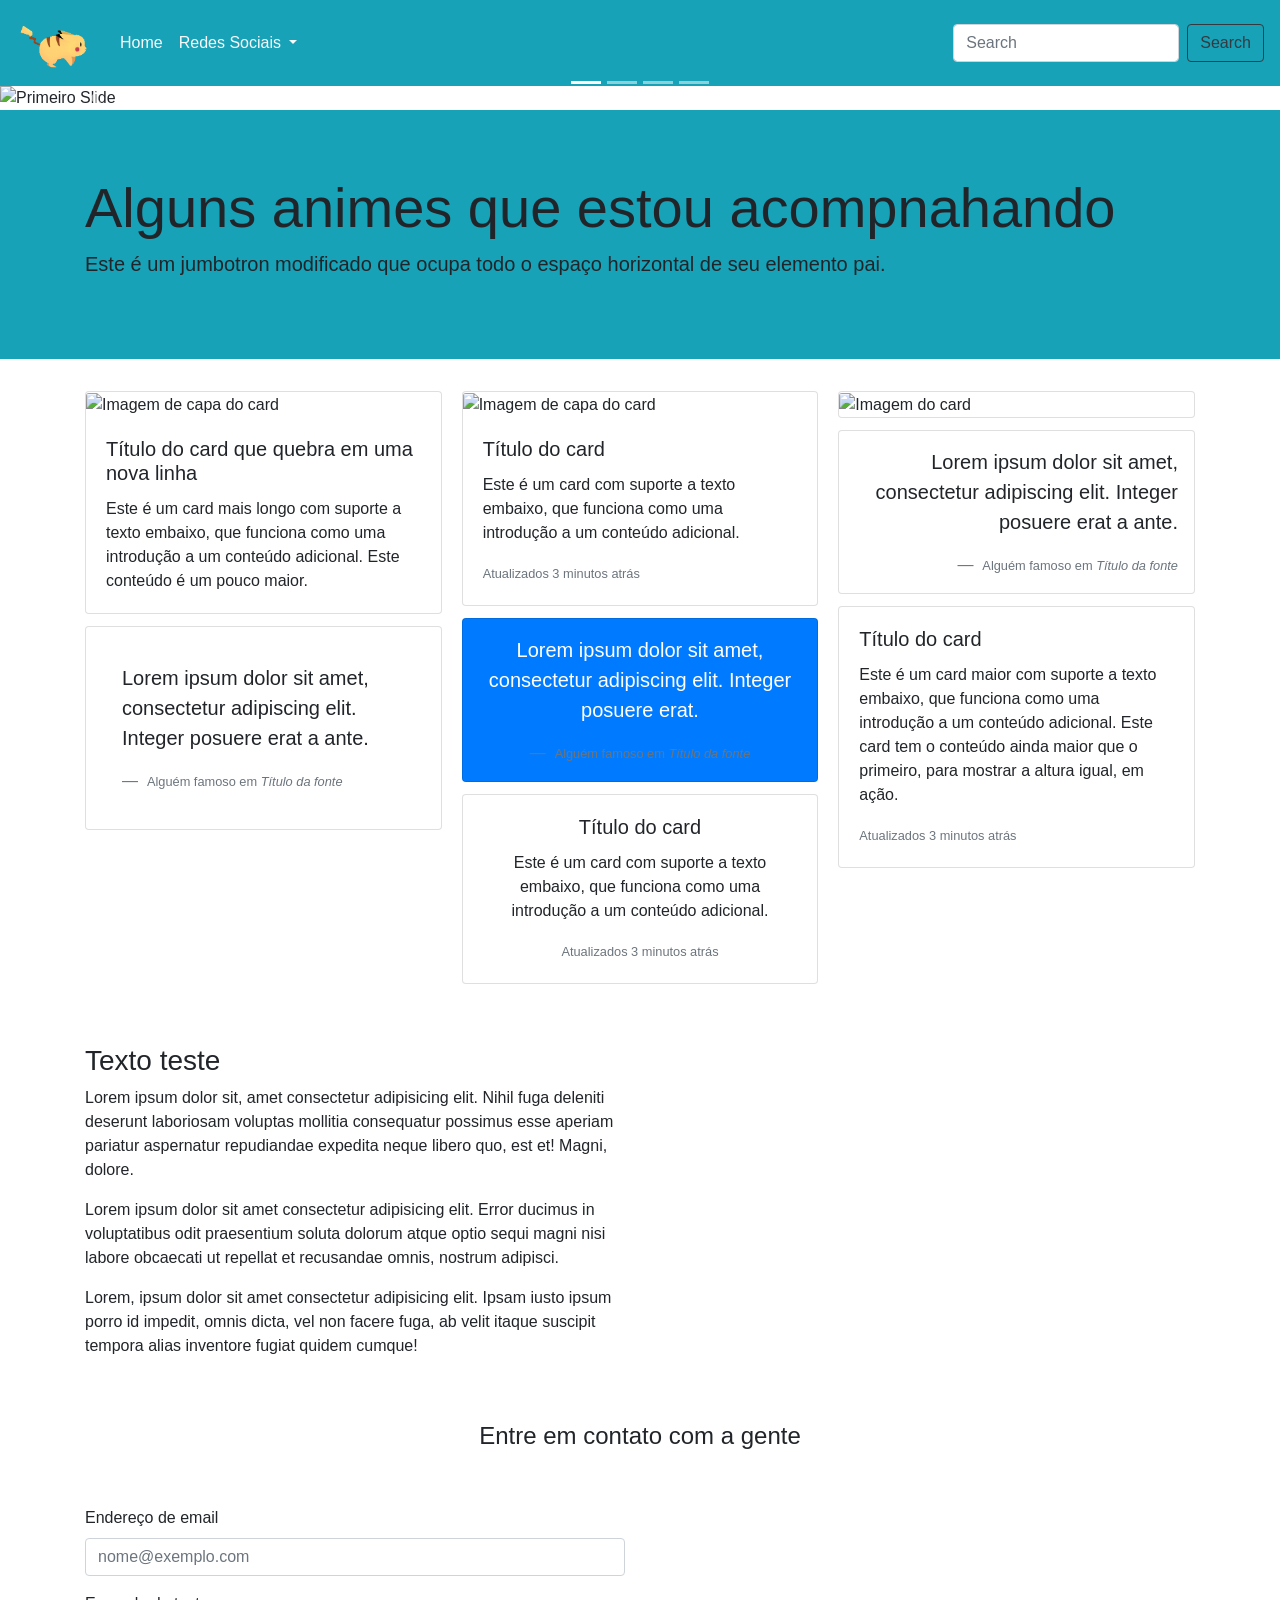
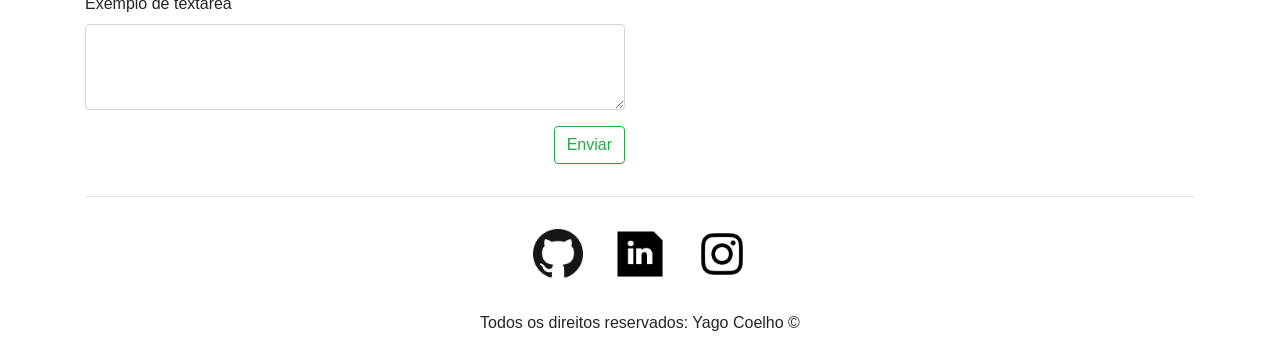
==== Bootstrap/index.html @ 05de7f8d "Bootstrap 1.0" ====
<!DOCTYPE html>
<html lang="en">
<head>
    <meta charset="UTF-8">
    <meta http-equiv="X-UA-Compatible" content="IE=edge">
    <meta name="viewport" content="width=device-width, initial-scale=1.0">
    <title>Bootstrap</title>
    <link rel="stylesheet" href="https://cdn.jsdelivr.net/npm/bootstrap@4.6.1/dist/css/bootstrap.min.css" integrity="sha384-zCbKRCUGaJDkqS1kPbPd7TveP5iyJE0EjAuZQTgFLD2ylzuqKfdKlfG/eSrtxUkn" crossorigin="anonymous">

</head>
<body>
    <nav class="navbar navbar-expand-lg navbar-light bg-info">
        <a class="navbar-brand" href=""><img src="assets/img/pikachu.gif" alt="" width="80" height="60"></a>
        <button class="navbar-toggler" type="button" data-toggle="collapse" data-target="#navbarSupportedContent" aria-controls="navbarSupportedContent" aria-expanded="false" aria-label="Toggle navigation">
          <span class="navbar-toggler-icon"></span>
        </button>
      
        <div class="collapse navbar-collapse" id="navbarSupportedContent">
          <ul class="navbar-nav mr-auto">
            <li class="nav-item active">
              <a class="nav-link text-light" href="index.html">Home <span class="sr-only">(current)</span></a>
            </li>

            <li class="nav-item dropdown">
              <a class="nav-link dropdown-toggle text-light" href="#" id="navbarDropdown" role="button" data-toggle="dropdown" aria-expanded="false">
                Redes Sociais
              </a>
              <div class="dropdown-menu" aria-labelledby="navbarDropdown">
                <a class="dropdown-item" href="https://github.com/yagocoelho">Github</a>
                <a class="dropdown-item" href="https://www.instagram.com/yagoarts/">Instagram</a>
                <div class="dropdown-divider"></div>
                <a class="dropdown-item" href="https://www.linkedin.com/in/yagoscoelho/">Linkedin</a>
              </div>
            </li>

          </ul>
          <form class="form-inline my-2 my-lg-0">
            <input class="form-control mr-sm-2" type="search" placeholder="Search" aria-label="Search">
            <button class="btn btn-outline-dark my-2 my-sm-0" type="submit">Search</button>
          </form>
        </div>
      </nav>

  <!--Carousel-->
  <div id="carouselExampleIndicators" class="carousel slide" data-ride="carousel">
    <ol class="carousel-indicators">
      <li data-target="#carouselExampleIndicators" data-slide-to="0" class="active"></li>
      <li data-target="#carouselExampleIndicators" data-slide-to="1"></li>
      <li data-target="#carouselExampleIndicators" data-slide-to="2"></li>
      <li data-target="#carouselExampleIndicators" data-slide-to="3"></li>
    </ol>
    <div class="carousel-inner">
      <div class="carousel-item active">
        <img class="d-block w-100"
          src="https://image.tmdb.org/t/p/original/drYqIJgwAB6QS2N7DhSBXNdTUgo.jpg"
          alt="Primeiro Slide">
      </div>
      <div class="carousel-item">
        <img class="d-block w-100"
          src="https://sm.ign.com/ign_br/tv/d/demon-slay/demon-slayer_8a99.jpg"
          alt="Segundo Slide">
      </div>
      <div class="carousel-item">
        <img class="d-block w-100" src="https://images8.alphacoders.com/120/thumb-1920-1204312.jpg"  alt="Terceiro Slide">
      </div>
      <div class="carousel-item">
        <img class="d-block w-100" src="https://kanto.legiaodosherois.com.br/w760-h398-gnw-cfill-q80/wp-content/uploads/2021/12/legiao_egwXvTpnRl8G.jpg.jpeg" alt="quarto Slide">
      </div>
    </div>
    <a class="carousel-control-prev" href="#carouselExampleIndicators" role="button" data-slide="prev">
      <span class="carousel-control-prev-icon" aria-hidden="true"></span>
      <span class="sr-only">Anterior</span>
    </a>
    <a class="carousel-control-next" href="#carouselExampleIndicators" role="button" data-slide="next">
      <span class="carousel-control-next-icon" aria-hidden="true"></span>
      <span class="sr-only">Próximo</span>
    </a>
  </div>
  <!--/Carousel-->

  <!--Jumbotron-->
  <div class="jumbotron jumbotron-fluid bg-info">
    <div class="container">
      <h1 class="display-4">Alguns animes que estou acompnahando</h1>
      <p class="lead">Este é um jumbotron modificado que ocupa todo o espaço horizontal de seu elemento pai.</p>
    </div>
  </div>
  <!--/Jumbotron-->


  <!--Cards-->
  <div class="container">
    <div class="card-columns">
      <div class="card">
        <img class="card-img-top" src=".../100px160/" alt="Imagem de capa do card">
        <div class="card-body">
          <h5 class="card-title">Título do card que quebra em uma nova linha</h5>
          <p class="card-text">Este é um card mais longo com suporte a texto embaixo, que funciona como uma introdução a
            um conteúdo adicional. Este conteúdo é um pouco maior.</p>
        </div>
      </div>
      <div class="card p-3">
        <blockquote class="blockquote mb-0 card-body">
          <p>Lorem ipsum dolor sit amet, consectetur adipiscing elit. Integer posuere erat a ante.</p>
          <footer class="blockquote-footer">
            <small class="text-muted">
              Alguém famoso em <cite title="Título da fonte">Título da fonte</cite>
            </small>
          </footer>
        </blockquote>
      </div>
      <div class="card">
        <img class="card-img-top" src=".../100px160/" alt="Imagem de capa do card">
        <div class="card-body">
          <h5 class="card-title">Título do card</h5>
          <p class="card-text">Este é um card com suporte a texto embaixo, que funciona como uma introdução a um
            conteúdo adicional.</p>
          <p class="card-text"><small class="text-muted">Atualizados 3 minutos atrás</small></p>
        </div>
      </div>
      <div class="card bg-primary text-white text-center p-3">
        <blockquote class="blockquote mb-0">
          <p>Lorem ipsum dolor sit amet, consectetur adipiscing elit. Integer posuere erat.</p>
          <footer class="blockquote-footer">
            <small>
              Alguém famoso em <cite title="Título da fonte">Título da fonte</cite>
            </small>
          </footer>
        </blockquote>
      </div>
      <div class="card text-center">
        <div class="card-body">
          <h5 class="card-title">Título do card</h5>
          <p class="card-text">Este é um card com suporte a texto embaixo, que funciona como uma introdução a um
            conteúdo adicional.</p>
          <p class="card-text"><small class="text-muted">Atualizados 3 minutos atrás</small></p>
        </div>
      </div>
      <div class="card">
        <img class="card-img" src=".../100px260/" alt="Imagem do card">
      </div>
      <div class="card p-3 text-right">
        <blockquote class="blockquote mb-0">
          <p>Lorem ipsum dolor sit amet, consectetur adipiscing elit. Integer posuere erat a ante.</p>
          <footer class="blockquote-footer">
            <small class="text-muted">
              Alguém famoso em <cite title="Título da fonte">Título da fonte</cite>
            </small>
          </footer>
        </blockquote>
      </div>
      <div class="card">
        <div class="card-body">
          <h5 class="card-title">Título do card</h5>
          <p class="card-text">Este é um card maior com suporte a texto embaixo, que funciona como uma introdução a um
            conteúdo adicional. Este card tem o conteúdo ainda maior que o primeiro, para mostrar a altura igual, em
            ação.</p>
          <p class="card-text"><small class="text-muted">Atualizados 3 minutos atrás</small></p>
        </div>
      </div>
    </div>


    <!--/Cards-->

    <!--Texto e Video-->

    <div class="row mt-5 mb-5">
      <div class="col-md-6">
        <h3>Texto teste</h3>
        <p>Lorem ipsum dolor sit, amet consectetur adipisicing elit. Nihil fuga deleniti deserunt laboriosam voluptas
          mollitia consequatur possimus esse aperiam pariatur aspernatur repudiandae expedita neque libero quo, est et!
          Magni, dolore.
        </p>
        <p>Lorem ipsum dolor sit amet consectetur adipisicing elit. Error ducimus in voluptatibus odit praesentium
          soluta dolorum atque optio sequi magni nisi labore obcaecati ut repellat et recusandae omnis, nostrum
          adipisci.</p>
        <p>Lorem, ipsum dolor sit amet consectetur adipisicing elit. Ipsam iusto ipsum porro id impedit, omnis dicta,
          vel non facere fuga, ab velit itaque suscipit tempora alias inventore fugiat quidem cumque!</p>
      </div>

      <div class="col-md-6">
        <iframe width="560" height="315" src="https://www.youtube.com/embed/Zx9aY8u6ARM" title="YouTube video player" frameborder="0" allow="accelerometer; autoplay; clipboard-write; encrypted-media; gyroscope; picture-in-picture" allowfullscreen></iframe>
      </div>
    </div>

    <!--/Texto e Video-->

    <!--Formulário de contato-->

    <div class="row mb-5">
      <div class="col-md-12">
        <h4 class="text-center">
          Entre em contato com a gente
        </h4>
      </div>
    </div>

    <div class="row d-flex align-items-center">
      <div class="col-md-6">
        <form>
          <div class="form-group">
            <label for="exampleFormControlInput1">Endereço de email</label>
            <input type="email" class="form-control" id="exampleFormControlInput1" placeholder="nome@exemplo.com">
          </div>
         
          <div class="form-group">
            <label for="exampleFormControlTextarea1">Exemplo de textarea</label>
            <textarea class="form-control" id="exampleFormControlTextarea1" rows="3"></textarea>
          </div>

          <div class="form-group d-flex justify-content-end">
            <button class="btn btn-outline-success">Enviar</button>
          </div>
        </form>
      </div>

      <div class="col-md-6">
        <iframe class="w-100" src="https://www.google.com/maps/embed?pb=!1m18!1m12!1m3!1d3657.106696296001!2d-46.65390548535577!3d-23.564611167596592!2m3!1f0!2f0!3f0!3m2!1i1024!2i768!4f13.1!3m3!1m2!1s0x94ce59c7f481fd9f%3A0x9982bfde4df54830!2sAv.%20Paulista%2C%201000%20-%20Bela%20Vista%2C%20S%C3%A3o%20Paulo%20-%20SP%2C%2001310-100!5e0!3m2!1spt-BR!2sbr!4v1594056507065!5m2!1spt-BR!2sbr" width="400" height="250" frameborder="0" style="border:0;" allowfullscreen="" class="rounded-sm" aria-hidden="false" tabindex="0"></iframe>
      </div>
    </div>

    

    <!--/Formulário de contato-->

    <!--Rodapé-->
    <hr>
    <footer>

      <div class="row mb-3">
        <div class="col-md-12 d-flex justify-content-center">
          
            <a href="https://www.github.com/yagocoelho" target="_blank" class="p-3">
              <img class="tm-social" src="assets/img/logogit.png" alt="Logo do Github"width="50" height="50">
            </a>
      
            <a href="https://www.linkedin.com/yagoscoelho/" target="_blank" class="p-3">
              <img class="tm-social" src="assets/img/logolinkedin.png" alt="Logo do Linkedin"width="50" height="50">
            </a>
      
            <a href="https://www.instagram.com/yagoarts" target="_blank" class="p-3">
              <img class="tm-social" src="assets/img/instalogo.png" alt="Logo do Intagram" width="50" height="50">
            </a>
        </div>
      </div>

      <div class="row">
        <div class="col-md-12">
          <p class="text-center">
            Todos os direitos reservados: Yago Coelho &copy
          </p>
        </div>
      </div>

      
      
    </footer>
    <!--/Rodapé-->

  </div>


    <script src="https://cdn.jsdelivr.net/npm/jquery@3.5.1/dist/jquery.slim.min.js" integrity="sha384-DfXdz2htPH0lsSSs5nCTpuj/zy4C+OGpamoFVy38MVBnE+IbbVYUew+OrCXaRkfj" crossorigin="anonymous"></script>
<script src="https://cdn.jsdelivr.net/npm/popper.js@1.16.1/dist/umd/popper.min.js" integrity="sha384-9/reFTGAW83EW2RDu2S0VKaIzap3H66lZH81PoYlFhbGU+6BZp6G7niu735Sk7lN" crossorigin="anonymous"></script>
<script src="https://cdn.jsdelivr.net/npm/bootstrap@4.6.1/dist/js/bootstrap.min.js" integrity="sha384-VHvPCCyXqtD5DqJeNxl2dtTyhF78xXNXdkwX1CZeRusQfRKp+tA7hAShOK/B/fQ2" crossorigin="anonymous"></script>
</body>
</html>
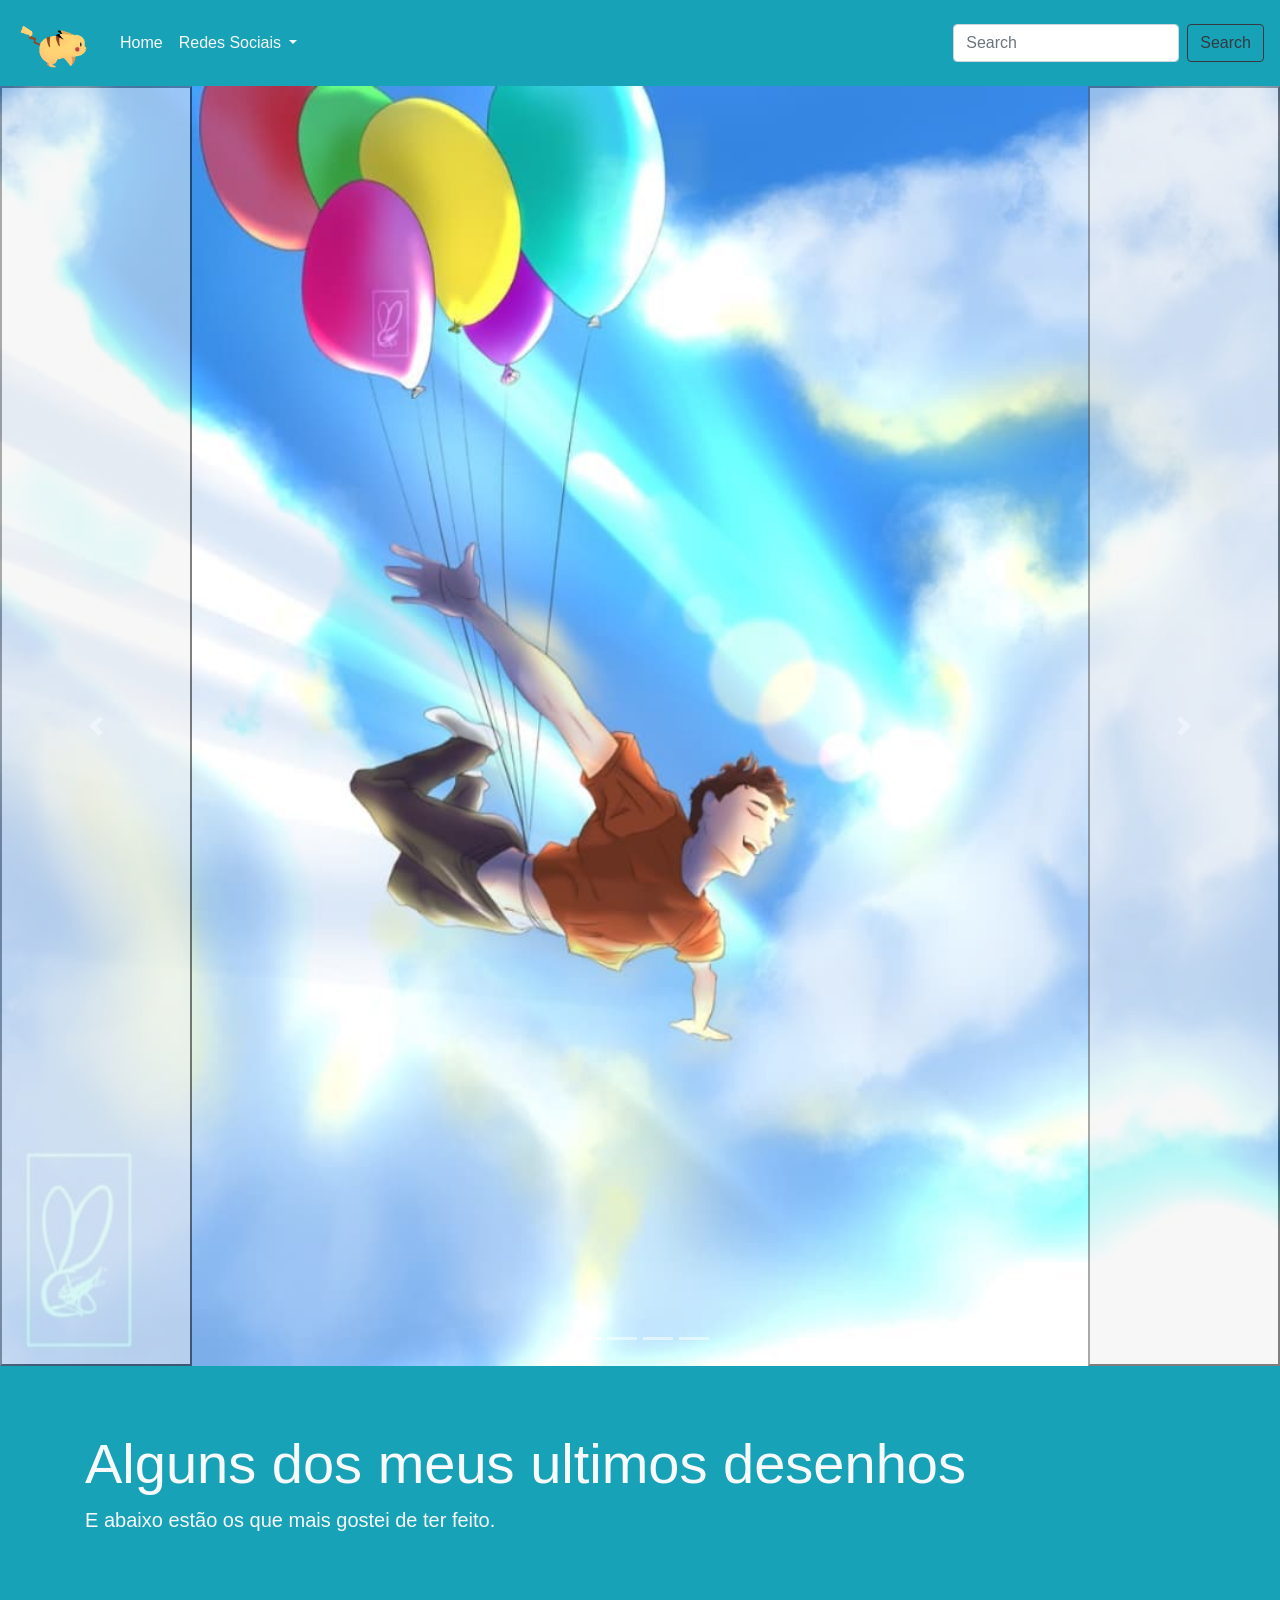
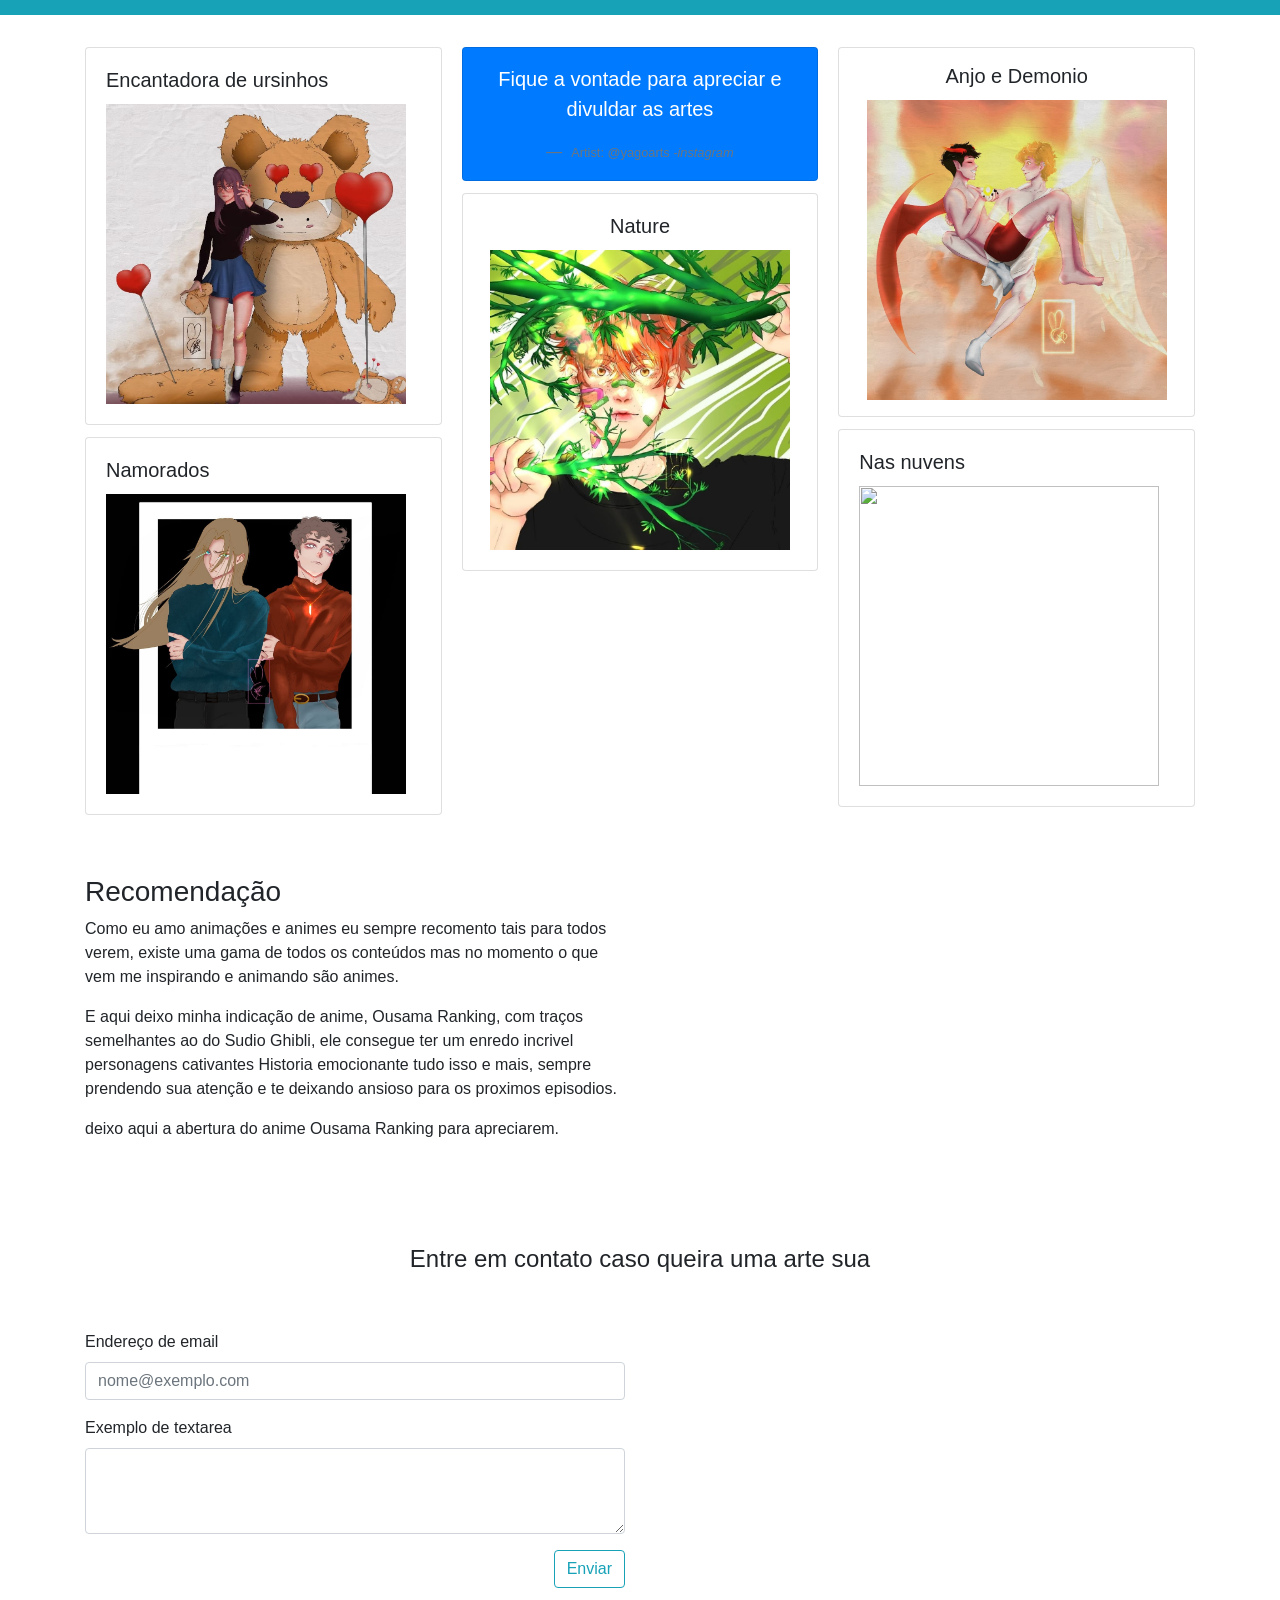
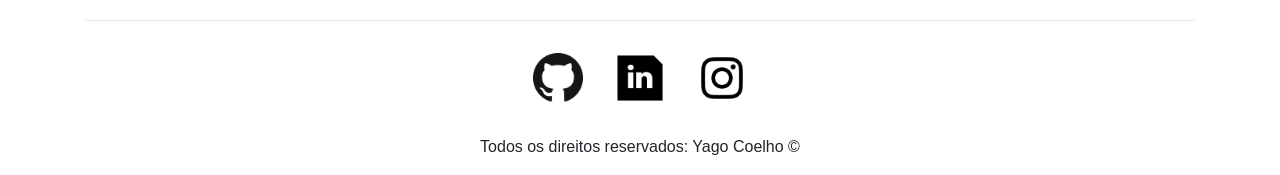
==== commit e805056c: "Bootstrap 2.0" ====
--- a/Bootstrap/index.html
+++ b/Bootstrap/index.html
@@ -1,14 +1,16 @@
 <!DOCTYPE html>
-<html lang="en">
+<html lang="pt-br">
 <head>
     <meta charset="UTF-8">
     <meta http-equiv="X-UA-Compatible" content="IE=edge">
     <meta name="viewport" content="width=device-width, initial-scale=1.0">
     <title>Bootstrap</title>
     <link rel="stylesheet" href="https://cdn.jsdelivr.net/npm/bootstrap@4.6.1/dist/css/bootstrap.min.css" integrity="sha384-zCbKRCUGaJDkqS1kPbPd7TveP5iyJE0EjAuZQTgFLD2ylzuqKfdKlfG/eSrtxUkn" crossorigin="anonymous">
-
+    <!--<link rel="stylesheet" href="style.css">-->
+    
 </head>
 <body>
+
     <nav class="navbar navbar-expand-lg navbar-light bg-info">
         <a class="navbar-brand" href=""><img src="assets/img/pikachu.gif" alt="" width="80" height="60"></a>
         <button class="navbar-toggler" type="button" data-toggle="collapse" data-target="#navbarSupportedContent" aria-controls="navbarSupportedContent" aria-expanded="false" aria-label="Toggle navigation">
@@ -42,6 +44,7 @@
       </nav>
 
   <!--Carousel-->
+  
   <div id="carouselExampleIndicators" class="carousel slide" data-ride="carousel">
     <ol class="carousel-indicators">
       <li data-target="#carouselExampleIndicators" data-slide-to="0" class="active"></li>
@@ -49,40 +52,36 @@
       <li data-target="#carouselExampleIndicators" data-slide-to="2"></li>
       <li data-target="#carouselExampleIndicators" data-slide-to="3"></li>
     </ol>
-    <div class="carousel-inner">
-      <div class="carousel-item active">
-        <img class="d-block w-100"
-          src="https://image.tmdb.org/t/p/original/drYqIJgwAB6QS2N7DhSBXNdTUgo.jpg"
-          alt="Primeiro Slide">
-      </div>
-      <div class="carousel-item">
-        <img class="d-block w-100"
-          src="https://sm.ign.com/ign_br/tv/d/demon-slay/demon-slayer_8a99.jpg"
-          alt="Segundo Slide">
-      </div>
-      <div class="carousel-item">
-        <img class="d-block w-100" src="https://images8.alphacoders.com/120/thumb-1920-1204312.jpg"  alt="Terceiro Slide">
-      </div>
-      <div class="carousel-item">
-        <img class="d-block w-100" src="https://kanto.legiaodosherois.com.br/w760-h398-gnw-cfill-q80/wp-content/uploads/2021/12/legiao_egwXvTpnRl8G.jpg.jpeg" alt="quarto Slide">
-      </div>
-    </div>
-    <a class="carousel-control-prev" href="#carouselExampleIndicators" role="button" data-slide="prev">
-      <span class="carousel-control-prev-icon" aria-hidden="true"></span>
-      <span class="sr-only">Anterior</span>
-    </a>
-    <a class="carousel-control-next" href="#carouselExampleIndicators" role="button" data-slide="next">
-      <span class="carousel-control-next-icon" aria-hidden="true"></span>
-      <span class="sr-only">Próximo</span>
-    </a>
+    <div id="carouselExampleFade" class="carousel slide carousel-fade" data-ride="carousel">
+      <div class="carousel-inner">
+        <div class="carousel-item active">
+          <img src="assets/img/clouds.png" class="d-block w-100"  alt="...">
+        </div>
+        <div class="carousel-item">
+          <img src="assets/img/In cloud.png" class="d-block w-100"  alt="...">
+        </div>
+        <div class="carousel-item">
+          <img src="assets/img/daa.png" class="d-block w-100"  alt="...">
+        </div>
+      </div>
+      <button class="carousel-control-prev" type="button" data-target="#carouselExampleFade" data-slide="prev">
+        <span class="carousel-control-prev-icon" aria-hidden="true"></span>
+        <span class="sr-only">Previous</span>
+      </button>
+      <button class="carousel-control-next" type="button" data-target="#carouselExampleFade" data-slide="next">
+        <span class="carousel-control-next-icon" aria-hidden="true"></span>
+        <span class="sr-only">Next</span>
+      </button>
+    </div>
   </div>
+  
   <!--/Carousel-->
 
   <!--Jumbotron-->
   <div class="jumbotron jumbotron-fluid bg-info">
     <div class="container">
-      <h1 class="display-4">Alguns animes que estou acompnahando</h1>
-      <p class="lead">Este é um jumbotron modificado que ocupa todo o espaço horizontal de seu elemento pai.</p>
+      <h1 class="display-4 text-light">Alguns dos meus ultimos desenhos</h1>
+      <p class="lead text-light">E abaixo estão os que mais gostei de ter feito.</p>
     </div>
   </div>
   <!--/Jumbotron-->
@@ -92,70 +91,61 @@
   <div class="container">
     <div class="card-columns">
       <div class="card">
-        <img class="card-img-top" src=".../100px160/" alt="Imagem de capa do card">
-        <div class="card-body">
-          <h5 class="card-title">Título do card que quebra em uma nova linha</h5>
-          <p class="card-text">Este é um card mais longo com suporte a texto embaixo, que funciona como uma introdução a
-            um conteúdo adicional. Este conteúdo é um pouco maior.</p>
-        </div>
-      </div>
-      <div class="card p-3">
+       
+        <div class="card-body">
+          <h5 class="card-title">Encantadora de ursinhos</h5>
+          <img src="assets/img/bear.png" width="300" height="300">
+        </div>
+      </div>
+     <!--/ <div class="card p-3">
         <blockquote class="blockquote mb-0 card-body">
-          <p>Lorem ipsum dolor sit amet, consectetur adipiscing elit. Integer posuere erat a ante.</p>
+          <img src="assets/img/boysfr.png" width="300" height="300">
           <footer class="blockquote-footer">
             <small class="text-muted">
               Alguém famoso em <cite title="Título da fonte">Título da fonte</cite>
             </small>
           </footer>
         </blockquote>
-      </div>
+      </div>-->
       <div class="card">
-        <img class="card-img-top" src=".../100px160/" alt="Imagem de capa do card">
-        <div class="card-body">
-          <h5 class="card-title">Título do card</h5>
-          <p class="card-text">Este é um card com suporte a texto embaixo, que funciona como uma introdução a um
-            conteúdo adicional.</p>
-          <p class="card-text"><small class="text-muted">Atualizados 3 minutos atrás</small></p>
-        </div>
-      </div>
+       
+        <div class="card-body">
+          <h5 class="card-title">Namorados</h5>
+          <img src="assets/img/boysfr.png" width="300" height="300">
+
+        </div>
+      </div>
+      <div class="teste">
       <div class="card bg-primary text-white text-center p-3">
         <blockquote class="blockquote mb-0">
-          <p>Lorem ipsum dolor sit amet, consectetur adipiscing elit. Integer posuere erat.</p>
+          <p>Fique a vontade para apreciar e divuldar as artes</p>
           <footer class="blockquote-footer">
             <small>
-              Alguém famoso em <cite title="Título da fonte">Título da fonte</cite>
+              Artist: @yagoarts <cite title="Título da fonte">-instagram</cite>
             </small>
           </footer>
         </blockquote>
       </div>
+    </div>
       <div class="card text-center">
         <div class="card-body">
-          <h5 class="card-title">Título do card</h5>
-          <p class="card-text">Este é um card com suporte a texto embaixo, que funciona como uma introdução a um
-            conteúdo adicional.</p>
-          <p class="card-text"><small class="text-muted">Atualizados 3 minutos atrás</small></p>
-        </div>
+          <h5 class="card-title">Nature</h5>
+          <img src="assets/img/green.png" width="300" height="300">
+
+        </div>
+      </div>
+      <div class="card p-3 text-center">
+        <blockquote class="blockquote mb-0">
+          <h5 class="card-title">Anjo e Demonio</h5>
+          <img src="assets/img/daa.png"  width="300" height="300">
+       
+        </blockquote>
       </div>
       <div class="card">
-        <img class="card-img" src=".../100px260/" alt="Imagem do card">
-      </div>
-      <div class="card p-3 text-right">
-        <blockquote class="blockquote mb-0">
-          <p>Lorem ipsum dolor sit amet, consectetur adipiscing elit. Integer posuere erat a ante.</p>
-          <footer class="blockquote-footer">
-            <small class="text-muted">
-              Alguém famoso em <cite title="Título da fonte">Título da fonte</cite>
-            </small>
-          </footer>
-        </blockquote>
-      </div>
-      <div class="card">
-        <div class="card-body">
-          <h5 class="card-title">Título do card</h5>
-          <p class="card-text">Este é um card maior com suporte a texto embaixo, que funciona como uma introdução a um
-            conteúdo adicional. Este card tem o conteúdo ainda maior que o primeiro, para mostrar a altura igual, em
-            ação.</p>
-          <p class="card-text"><small class="text-muted">Atualizados 3 minutos atrás</small></p>
+        <div class="card-body">
+          <h5 class="card-title">Nas nuvens</h5>
+          <img src="assets/img/In cloud.png" width="300" height="300">
+
         </div>
       </div>
     </div>
@@ -167,20 +157,18 @@
 
     <div class="row mt-5 mb-5">
       <div class="col-md-6">
-        <h3>Texto teste</h3>
-        <p>Lorem ipsum dolor sit, amet consectetur adipisicing elit. Nihil fuga deleniti deserunt laboriosam voluptas
-          mollitia consequatur possimus esse aperiam pariatur aspernatur repudiandae expedita neque libero quo, est et!
-          Magni, dolore.
+        <h3>Recomendação</h3>
+        <p>Como eu amo animações e animes eu sempre recomento tais para todos verem, existe uma gama de todos os conteúdos mas no momento 
+          o que vem me inspirando e animando são animes.
         </p>
-        <p>Lorem ipsum dolor sit amet consectetur adipisicing elit. Error ducimus in voluptatibus odit praesentium
-          soluta dolorum atque optio sequi magni nisi labore obcaecati ut repellat et recusandae omnis, nostrum
-          adipisci.</p>
-        <p>Lorem, ipsum dolor sit amet consectetur adipisicing elit. Ipsam iusto ipsum porro id impedit, omnis dicta,
-          vel non facere fuga, ab velit itaque suscipit tempora alias inventore fugiat quidem cumque!</p>
-      </div>
-
-      <div class="col-md-6">
-        <iframe width="560" height="315" src="https://www.youtube.com/embed/Zx9aY8u6ARM" title="YouTube video player" frameborder="0" allow="accelerometer; autoplay; clipboard-write; encrypted-media; gyroscope; picture-in-picture" allowfullscreen></iframe>
+        <p>E aqui deixo minha indicação de anime, Ousama Ranking, com traços semelhantes ao do Sudio Ghibli, ele consegue ter um enredo incrivel
+          personagens cativantes Historia emocionante tudo isso e mais, sempre prendendo sua atenção e te deixando ansioso para os proximos episodios.
+        </p>
+        <p> deixo aqui a abertura do anime Ousama Ranking para apreciarem.</p>
+      </div>
+
+      <div class="col-md-6">
+        <iframe width="560" height="315" src="https://www.youtube.com/embed/dWZAH5w8jkQ" title="YouTube video player" frameborder="0" allow="accelerometer; autoplay; clipboard-write; encrypted-media; gyroscope; picture-in-picture" allowfullscreen></iframe>
       </div>
     </div>
 
@@ -191,7 +179,7 @@
     <div class="row mb-5">
       <div class="col-md-12">
         <h4 class="text-center">
-          Entre em contato com a gente
+          Entre em contato caso queira uma arte sua 
         </h4>
       </div>
     </div>
@@ -210,7 +198,7 @@
           </div>
 
           <div class="form-group d-flex justify-content-end">
-            <button class="btn btn-outline-success">Enviar</button>
+            <button class="btn btn-outline-info">Enviar</button>
           </div>
         </form>
       </div>
@@ -258,10 +246,9 @@
     </footer>
     <!--/Rodapé-->
 
-  </div>
-
-
-    <script src="https://cdn.jsdelivr.net/npm/jquery@3.5.1/dist/jquery.slim.min.js" integrity="sha384-DfXdz2htPH0lsSSs5nCTpuj/zy4C+OGpamoFVy38MVBnE+IbbVYUew+OrCXaRkfj" crossorigin="anonymous"></script>
+  
+
+<script src="https://cdn.jsdelivr.net/npm/jquery@3.5.1/dist/jquery.slim.min.js" integrity="sha384-DfXdz2htPH0lsSSs5nCTpuj/zy4C+OGpamoFVy38MVBnE+IbbVYUew+OrCXaRkfj" crossorigin="anonymous"></script>
 <script src="https://cdn.jsdelivr.net/npm/popper.js@1.16.1/dist/umd/popper.min.js" integrity="sha384-9/reFTGAW83EW2RDu2S0VKaIzap3H66lZH81PoYlFhbGU+6BZp6G7niu735Sk7lN" crossorigin="anonymous"></script>
 <script src="https://cdn.jsdelivr.net/npm/bootstrap@4.6.1/dist/js/bootstrap.min.js" integrity="sha384-VHvPCCyXqtD5DqJeNxl2dtTyhF78xXNXdkwX1CZeRusQfRKp+tA7hAShOK/B/fQ2" crossorigin="anonymous"></script>
 </body>
